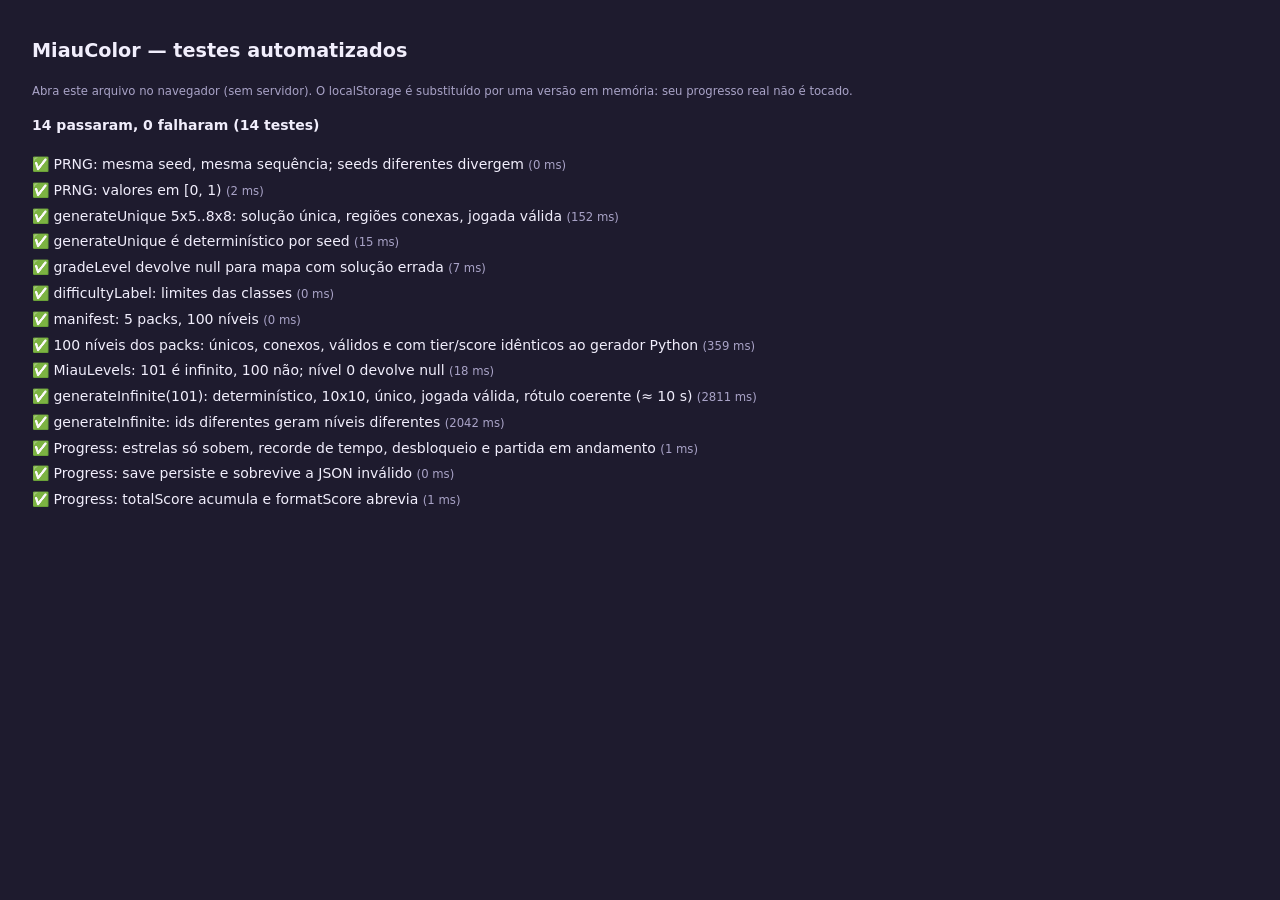
==== tests.html @ 77fd3845 "feat: pontuacao em tempo real com pop-out, som e contador animado - Pop-out +N flutuante sobre a cel" ====
<!DOCTYPE html>
<html lang="pt-BR">
<head>
  <meta charset="UTF-8">
  <title>MiauColor — testes</title>
  <style>
    body { font: 14px/1.5 system-ui, sans-serif; background: #1e1b2e; color: #f1eefc; padding: 1rem 1.5rem; }
    h1 { font-size: 1.2rem; }
    #summary { font-weight: 700; margin: .5rem 0 1rem; }
    .row { padding: .15rem 0; }
    .pass::before { content: "✅ "; }
    .fail::before { content: "❌ "; }
    .fail { color: #ff9aa8; }
    small { color: #a9a3c7; }
  </style>
</head>
<body>
  <h1>MiauColor — testes automatizados</h1>
  <p><small>Abra este arquivo no navegador (sem servidor). O localStorage é substituído por uma versão em memória:
  seu progresso real não é tocado.</small></p>
  <div id="summary">Executando…</div>
  <div id="results"></div>

  <!-- localStorage em memória: precisa vir ANTES dos scripts que o leem -->
  <script>
    (() => {
      const store = new Map();
      const mem = {
        getItem: k => (store.has(k) ? store.get(k) : null),
        setItem: (k, v) => { store.set(k, String(v)); },
        removeItem: k => { store.delete(k); },
        clear: () => store.clear(),
      };
      Object.defineProperty(window, "localStorage", { value: mem, configurable: true });
    })();
  </script>
  <script src="engine.js"></script>
  <script src="infinite.js"></script>
  <script src="levels.js"></script>
  <script src="levels/manifest.js"></script>
  <script src="progress.js"></script>
  <script>
    "use strict";
    const E = createEngine();
    const tests = [];
    const test = (name, fn) => tests.push({ name, fn });
    const assert = (cond, msg) => { if (!cond) throw new Error(msg || "asserção falhou"); };
    const eq = (a, b, msg) => assert(JSON.stringify(a) === JSON.stringify(b), `${msg || "valores diferentes"}: ${JSON.stringify(a)} ≠ ${JSON.stringify(b)}`);

    const decodeRegions = (n, s) => Array.from({ length: n }, (_, r) => Array.from({ length: n }, (_, c) => s.charCodeAt(r * n + c) - 65));
    function regionsConnected(reg, n) {
      for (let id = 0; id < n; id++) {
        const cells = [];
        for (let r = 0; r < n; r++) for (let c = 0; c < n; c++) if (reg[r][c] === id) cells.push([r, c]);
        if (!cells.length) return false;
        const seen = new Set([cells[0][0] * n + cells[0][1]]), stack = [cells[0]];
        while (stack.length) {
          const [r, c] = stack.pop();
          for (const [dr, dc] of E.DIRS) {
            const a = r + dr, b = c + dc;
            if (a >= 0 && b >= 0 && a < n && b < n && reg[a][b] === id && !seen.has(a * n + b)) { seen.add(a * n + b); stack.push([a, b]); }
          }
        }
        if (seen.size !== cells.length) return false;
      }
      return true;
    }
    function validPlacement(n, reg, sol) {            // regras do jogo aplicadas à solução
      if (new Set(sol).size !== n) return false;
      if (new Set(sol.map((c, r) => reg[r][c])).size !== n) return false;
      for (let r = 1; r < n; r++) if (Math.abs(sol[r] - sol[r - 1]) <= 1) return false;
      return true;
    }

    /* ---------- Motor ---------- */
    test("PRNG: mesma seed, mesma sequência; seeds diferentes divergem", () => {
      const a = E.rngFor("x"), b = E.rngFor("x"), c = E.rngFor("y");
      const sa = [a(), a(), a()], sb = [b(), b(), b()], sc = [c(), c(), c()];
      eq(sa, sb, "sequências iguais");
      assert(JSON.stringify(sa) !== JSON.stringify(sc), "seeds diferentes devem divergir");
    });
    test("PRNG: valores em [0, 1)", () => {
      const r = E.rngFor("faixa");
      for (let i = 0; i < 1000; i++) { const v = r(); assert(v >= 0 && v < 1, "fora de [0,1): " + v); }
    });
    test("generateUnique 5x5..8x8: solução única, regiões conexas, jogada válida", () => {
      for (const n of [5, 6, 7, 8]) {
        const { cols, reg } = E.generateUnique(n, E.rngFor("teste:" + n));
        eq(E.countSolutions(n, reg, 3), 1, `${n}x${n} deve ter 1 solução`);
        assert(regionsConnected(reg, n), `${n}x${n}: região desconexa`);
        assert(validPlacement(n, reg, cols), `${n}x${n}: solução viola as regras`);
      }
    });
    test("generateUnique é determinístico por seed", () => {
      eq(E.generateUnique(7, E.rngFor("det")), E.generateUnique(7, E.rngFor("det")));
    });
    test("gradeLevel devolve null para mapa com solução errada", () => {
      const { cols, reg } = E.generateUnique(6, E.rngFor("err"));
      const wrong = cols.slice(); [wrong[0], wrong[1]] = [wrong[1], wrong[0]];
      assert(E.gradeLevel(6, reg, wrong) === null, "gabarito errado deveria ser rejeitado");
    });
    test("difficultyLabel: limites das classes", () => {
      eq([E.difficultyLabel(10), E.difficultyLabel(16), E.difficultyLabel(17), E.difficultyLabel(40), E.difficultyLabel(41), E.difficultyLabel(80), E.difficultyLabel(81)],
        ["Fácil", "Fácil", "Médio", "Médio", "Difícil", "Difícil", "Expert"]);
    });

    /* ---------- Packs (100 níveis) ---------- */
    test("manifest: 5 packs, 100 níveis", () => { eq([MiauLevels.total], [100]); });
    test("100 níveis dos packs: únicos, conexos, válidos e com tier/score idênticos ao gerador Python", async () => {
      const ids = new Set();
      for (let id = 1; id <= 100; id++) {
        const lv = await MiauLevels.get(id);
        assert(lv, `nível ${id} não carregou`);
        assert(!ids.has(id) && lv.id === id, `id duplicado/errado ${id}`); ids.add(id);
        assert(new Set(lv.regions.flat()).size === lv.n, `nível ${id}: nº de regiões ≠ n`);
        eq(E.countSolutions(lv.n, lv.regions, 3), 1, `nível ${id} deve ter solução única`);
        assert(regionsConnected(lv.regions, lv.n), `nível ${id}: região desconexa`);
        assert(validPlacement(lv.n, lv.regions, lv.solution), `nível ${id}: gabarito inválido`);
        const g = E.gradeLevel(lv.n, lv.regions, lv.solution);
        assert(g && g.tier === lv.tier && g.score === lv.score, `nível ${id}: dificuldade diverge (JS ${g && g.tier}/${g && g.score} × pack ${lv.tier}/${lv.score})`);
      }
    });
    test("MiauLevels: 101 é infinito, 100 não; nível 0 devolve null", async () => {
      assert(MiauLevels.isInfinite(101) && !MiauLevels.isInfinite(100), "limite do infinito");
      assert((await MiauLevels.get(0)) === null, "nível 0 deveria ser null");
    });

    /* ---------- Infinito ---------- */
    test("generateInfinite(101): determinístico, 10x10, único, jogada válida, rótulo coerente (≈ 10 s)", () => {
      const a = E.generateInfinite(101), b = E.generateInfinite(101);
      eq(a, b, "mesma seed deve gerar o mesmo nível");
      eq([a.n], [10]);
      const reg = decodeRegions(10, a.regions);
      eq(E.countSolutions(10, reg, 3), 1, "solução única");
      assert(regionsConnected(reg, 10), "região desconexa");
      assert(validPlacement(10, reg, a.solution), "gabarito inválido");
      eq([a.diff], [E.difficultyLabel(a.score)], "rótulo ≠ score");
    });
    test("generateInfinite: ids diferentes geram níveis diferentes", () => {
      assert(E.generateInfinite(102).regions !== E.generateInfinite(103).regions, "níveis iguais");
    });

    /* ---------- Progresso ---------- */
    test("Progress: estrelas só sobem, recorde de tempo, desbloqueio e partida em andamento", () => {
      eq([Progress.unlocked, Progress.totalStars()], [1, 0], "estado inicial");
      Progress.saveProgress({ id: 1, marks: [[0]], lives: 3, elapsed: 5 });
      eq([Progress.getProgress(1) !== null, Progress.getProgress(2)], [true, null], "slot por nível");
      Progress.complete(1, 2, 30, Infinity);
      eq([Progress.stars(1), Progress.best(1), Progress.unlocked, Progress.getProgress(1)], [2, 30, 2, null], "1ª conclusão");
      Progress.complete(1, 1, 40, Infinity);
      eq([Progress.stars(1), Progress.best(1)], [2, 30], "pior resultado não sobrescreve");
      Progress.complete(1, 3, 20, Infinity);
      eq([Progress.stars(1), Progress.best(1), Progress.unlocked], [3, 20, 2], "melhor resultado atualiza; não re-libera");
      Progress.complete(150, 1, 10, Infinity);
      eq([Progress.unlocked], [151], "sem teto: o infinito continua liberando");
    });
    test("Progress: save persiste e sobrevive a JSON inválido", () => {
      localStorage.setItem("miaucolor:v1", "{não é json");
      // recarregar o módulo não é possível aqui; garante apenas que o estado em memória segue consistente
      Progress.complete(2, 3, 12, Infinity);
      eq([Progress.stars(2)], [3]);
      assert(JSON.parse(localStorage.getItem("miaucolor:v1")).stars[2] === 3, "não gravou");
    });

    test("Progress: totalScore acumula e formatScore abrevia", () => {
      const before = Progress.totalScore;
      Progress.complete(3, 3, 10, Infinity, 450);
      Progress.complete(3, 3, 10, Infinity);
      eq([Progress.totalScore - before], [450], "soma só a pontuação informada");
      eq([0, 999, 1000, 1234, 45800, 999999, 1250000].map(Progress.formatScore),
        ["0", "999", "1k", "1.2k", "45.8k", "999.9k", "1.2M"], "formatScore");
    });

    /* ---------- Runner ---------- */
    (async () => {
      const results = document.getElementById("results");
      let pass = 0, fail = 0;
      window.__testResults = [];
      for (const t of tests) {
        const t0 = performance.now();
        let ok = true, err = "";
        try { await t.fn(); } catch (e) { ok = false; err = e.message; }
        const ms = Math.round(performance.now() - t0);
        ok ? pass++ : fail++;
        window.__testResults.push({ name: t.name, ok, err, ms });
        const row = document.createElement("div");
        row.className = "row " + (ok ? "pass" : "fail");
        row.innerHTML = `${t.name} <small>(${ms} ms)</small>` + (ok ? "" : `<br><small>${err}</small>`);
        results.appendChild(row);
      }
      const summary = document.getElementById("summary");
      summary.textContent = `${pass} passaram, ${fail} falharam (${tests.length} testes)`;
      document.title = (fail ? "FALHOU" : "OK") + " — " + summary.textContent;
      window.__testsDone = true;
    })();
  </script>
</body>
</html>
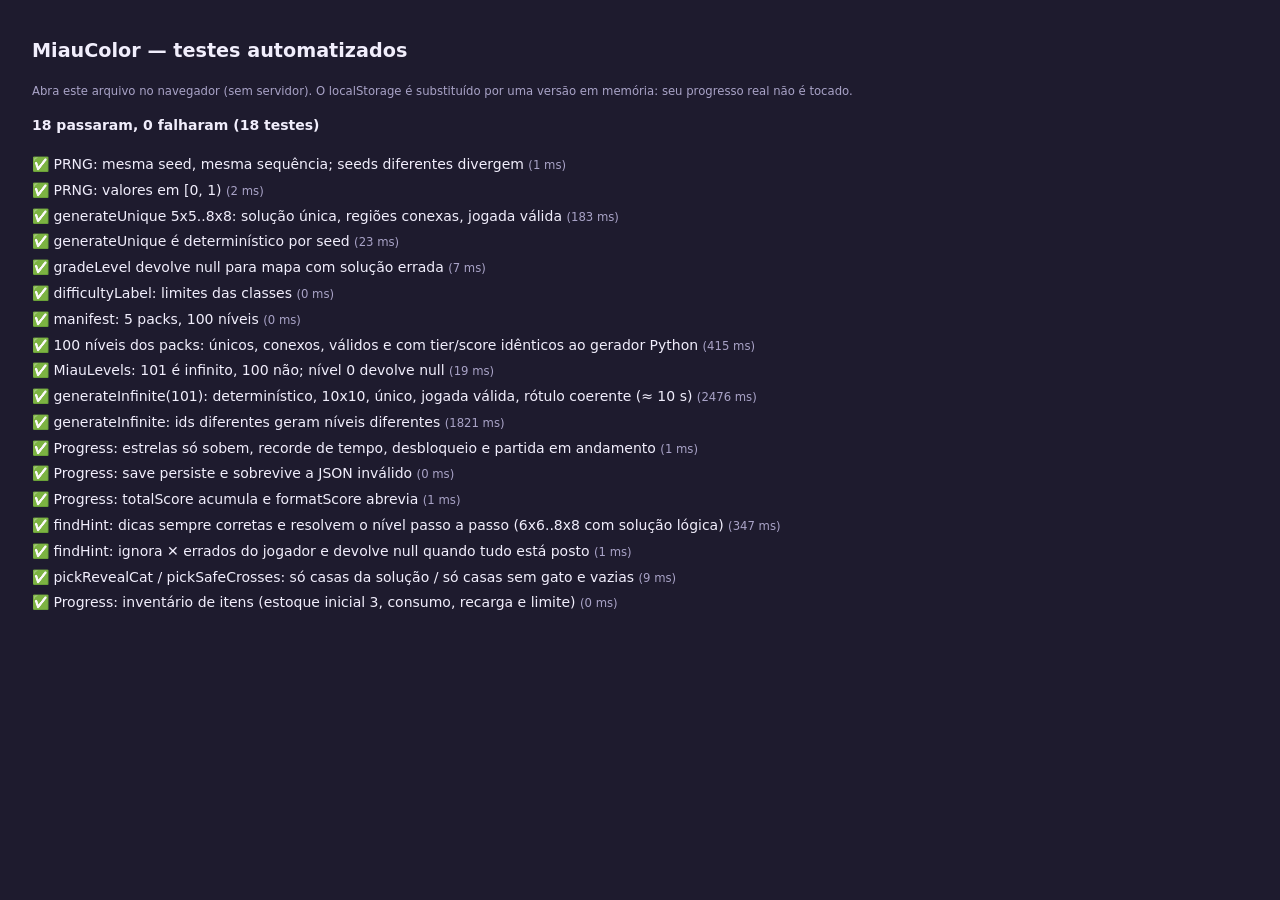
==== commit 8618760d: "feat: add rewarded power-ups and ad integration Co-authored-by: Copilot <223556219+Copilot@users.nor" ====
--- a/tests.html
+++ b/tests.html
@@ -171,6 +171,67 @@
         ["0", "999", "1k", "1.2k", "45.8k", "999.9k", "1.2M"], "formatScore");
     });
 
+    /* ---------- Power-ups ---------- */
+    test("findHint: dicas sempre corretas e resolvem o nível passo a passo (6x6..8x8 com solução lógica)", () => {
+      let solved = 0;
+      for (let i = 0; i < 12; i++) {
+        const n = 6 + (i % 3);
+        const { cols, reg } = E.generateUnique(n, E.rngFor("hint" + i));
+        if (!E.gradeLevel(n, reg, cols)) continue;
+        const marks = E.matrix(n, 0);
+        let guard = 0;
+        for (; guard < 400; guard++) {
+          const h = E.findHint(n, reg, marks);
+          if (!h) break;
+          if (h.kind === "single") {
+            const [r, c] = h.cells[0];
+            assert(cols[r] === c, `gato errado na dica (${r},${c})`);
+            marks[r][c] = 2;
+          } else {
+            assert(h.targets.length > 0 && h.cells.length > 0, "dica sem casas");
+            for (const [r, c] of h.targets) {
+              assert(cols[r] !== c && marks[r][c] === 0, `✕ inválido (${r},${c}) em ${h.kind}`);
+              marks[r][c] = 1;
+            }
+          }
+        }
+        if (marks.flat().filter(m => m === 2).length === n) solved++;
+      }
+      assert(solved >= 1, "nenhum nível foi resolvido só com dicas");
+    });
+    test("findHint: ignora ✕ errados do jogador e devolve null quando tudo está posto", () => {
+      const { cols, reg } = E.generateUnique(6, E.rngFor("hint-x"));
+      const marks = E.matrix(6, 0);
+      cols.forEach((c, r) => (marks[r][c] = 3));         // ✕ errado sobre todos os gatos
+      const h = E.findHint(6, reg, marks);
+      assert(h && h.cells.every(([r, c]) => cols[r] === c || h.kind !== "single"), "dica inconsistente");
+      cols.forEach((c, r) => (marks[r][c] = 2));
+      assert(E.findHint(6, reg, marks) === null, "sem dica quando resolvido");
+    });
+    test("pickRevealCat / pickSafeCrosses: só casas da solução / só casas sem gato e vazias", () => {
+      const n = 7;
+      const { cols, reg } = E.generateUnique(n, E.rngFor("pick"));
+      const marks = E.matrix(n, 0);
+      marks[0][cols[0]] = 2; marks[1][cols[1] === 0 ? 1 : 0] = 1;
+      const [r, c] = E.pickRevealCat(n, cols, marks, E.rngFor("a"));
+      assert(cols[r] === c && marks[r][c] !== 2, "gato revelado inválido");
+      const picks = E.pickSafeCrosses(n, reg, cols, marks, 3, E.rngFor("b"));
+      eq([picks.length, new Set(picks.map(p => p.join())).size], [3, 3], "3 casas distintas");
+      assert(picks.every(([r, c]) => cols[r] !== c && marks[r][c] === 0), "✕ seguro em casa inválida");
+      cols.forEach((c, r) => (marks[r][c] = 2));
+      assert(E.pickRevealCat(n, cols, marks) === null, "sem gatos a revelar");
+      const left = E.matrix(n, 1); cols.forEach((c, r) => (left[r][c] = 0));
+      eq([E.pickSafeCrosses(n, reg, cols, left, 3).length], [0], "sem casas livres sem gato");
+    });
+    test("Progress: inventário de itens (estoque inicial 3, consumo, recarga e limite)", () => {
+      eq([Progress.item("hint"), Progress.item("revealCat"), Progress.item("safeCross")], [3, 3, 3], "estoque inicial");
+      eq([Progress.useItem("hint"), Progress.useItem("hint"), Progress.useItem("hint"), Progress.useItem("hint")], [true, true, true, false], "consumo até zerar");
+      eq([Progress.item("hint"), Progress.item("revealCat")], [0, 3], "itens independentes");
+      eq([Progress.addItem("hint", 3), Progress.addItem("hint", 0), Progress.addItem("nope", 3)], [3, 3, 0], "recarga +3; valores inválidos ignorados");
+      assert(JSON.parse(localStorage.getItem("miaucolor:v1")).items.hint === 3, "inventário não persistiu");
+      eq([Progress.addItem("hint", 500)], [99], "teto de estoque");
+    });
+
     /* ---------- Runner ---------- */
     (async () => {
       const results = document.getElementById("results");
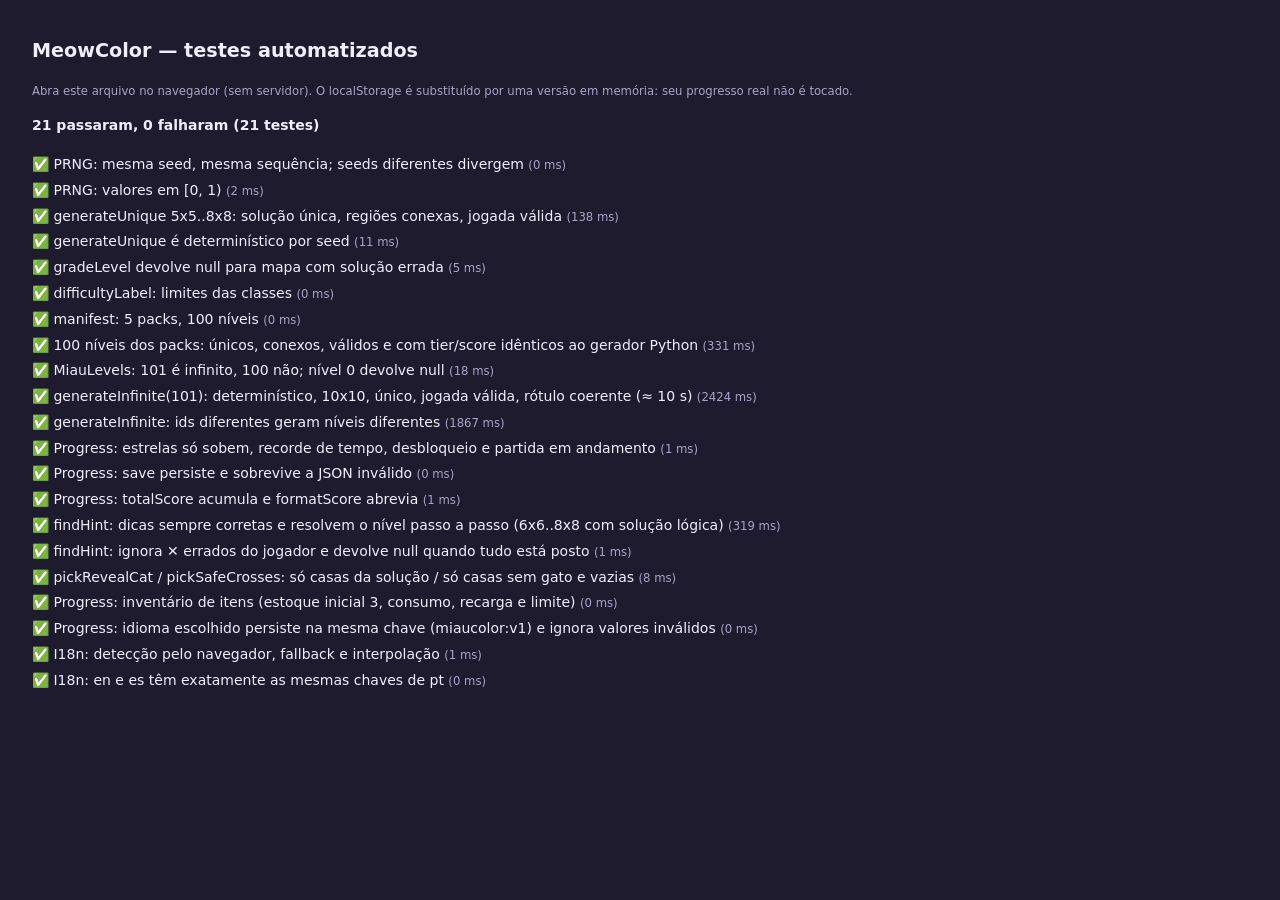
==== commit 97813d81: "feat: rebrand to MeowColor and add PT/EN/ES localization - add i18n.js (dictionaries, browser detect" ====
--- a/tests.html
+++ b/tests.html
@@ -2,7 +2,7 @@
 <html lang="pt-BR">
 <head>
   <meta charset="UTF-8">
-  <title>MiauColor — testes</title>
+  <title>MeowColor — testes</title>
   <style>
     body { font: 14px/1.5 system-ui, sans-serif; background: #1e1b2e; color: #f1eefc; padding: 1rem 1.5rem; }
     h1 { font-size: 1.2rem; }
@@ -15,7 +15,7 @@
   </style>
 </head>
 <body>
-  <h1>MiauColor — testes automatizados</h1>
+  <h1>MeowColor — testes automatizados</h1>
   <p><small>Abra este arquivo no navegador (sem servidor). O localStorage é substituído por uma versão em memória:
   seu progresso real não é tocado.</small></p>
   <div id="summary">Executando…</div>
@@ -39,6 +39,7 @@
   <script src="levels.js"></script>
   <script src="levels/manifest.js"></script>
   <script src="progress.js"></script>
+  <script src="i18n.js"></script>
   <script>
     "use strict";
     const E = createEngine();
@@ -232,6 +233,30 @@
       eq([Progress.addItem("hint", 500)], [99], "teto de estoque");
     });
 
+    test("Progress: idioma escolhido persiste na mesma chave (miaucolor:v1) e ignora valores inválidos", () => {
+      eq([Progress.language], [null], "padrão: automático");
+      Progress.setLanguage("xx");
+      eq([Progress.language], [null], "idioma inválido ignorado");
+      Progress.setLanguage("es");
+      eq([Progress.language, JSON.parse(localStorage.getItem("miaucolor:v1")).language], ["es", "es"], "persistido");
+      Progress.setLanguage(null);
+      eq([Progress.language], [null], "volta ao automático");
+    });
+    test("I18n: detecção pelo navegador, fallback e interpolação", () => {
+      eq([I18n.detect(["pt-BR"]), I18n.detect(["es-MX", "en"]), I18n.detect(["fr", "en-US"]), I18n.detect(["de"])], ["pt", "es", "en", "en"], "detect");
+      I18n.setLanguage("en");
+      eq([I18n.t("status.cats", { n: 2, total: 7 }), I18n.t("chave.inexistente")], ["Cats: 2/7", "chave.inexistente"], "interpolação e chave ausente");
+      eq([I18n.t("hint.regionLine", { color: "Green", axis: I18n.t("axis.row"), n: 2 }).startsWith("Green color only has valid cells in row 2")], [true], "dica em inglês");
+      I18n.setLanguage("es");
+      eq([I18n.t("hint.regionLine", { color: "Verde", axis: I18n.t("axis.row"), n: 2 }).startsWith("El color Verde solo tiene casillas válidas en la fila 2")], [true], "dica em espanhol");
+      I18n.setLanguage("pt");
+      eq([I18n.list(["1", "2", "3"]), I18n.diffLabel("Fácil")], ["1, 2 e 3", "Fácil"], "lista e dificuldade em pt");
+    });
+    test("I18n: en e es têm exatamente as mesmas chaves de pt", () => {
+      const base = Object.keys(I18n.DICT.pt).sort();
+      for (const l of ["en", "es"]) eq(Object.keys(I18n.DICT[l]).sort(), base, `chaves de ${l}`);
+    });
+
     /* ---------- Runner ---------- */
     (async () => {
       const results = document.getElementById("results");
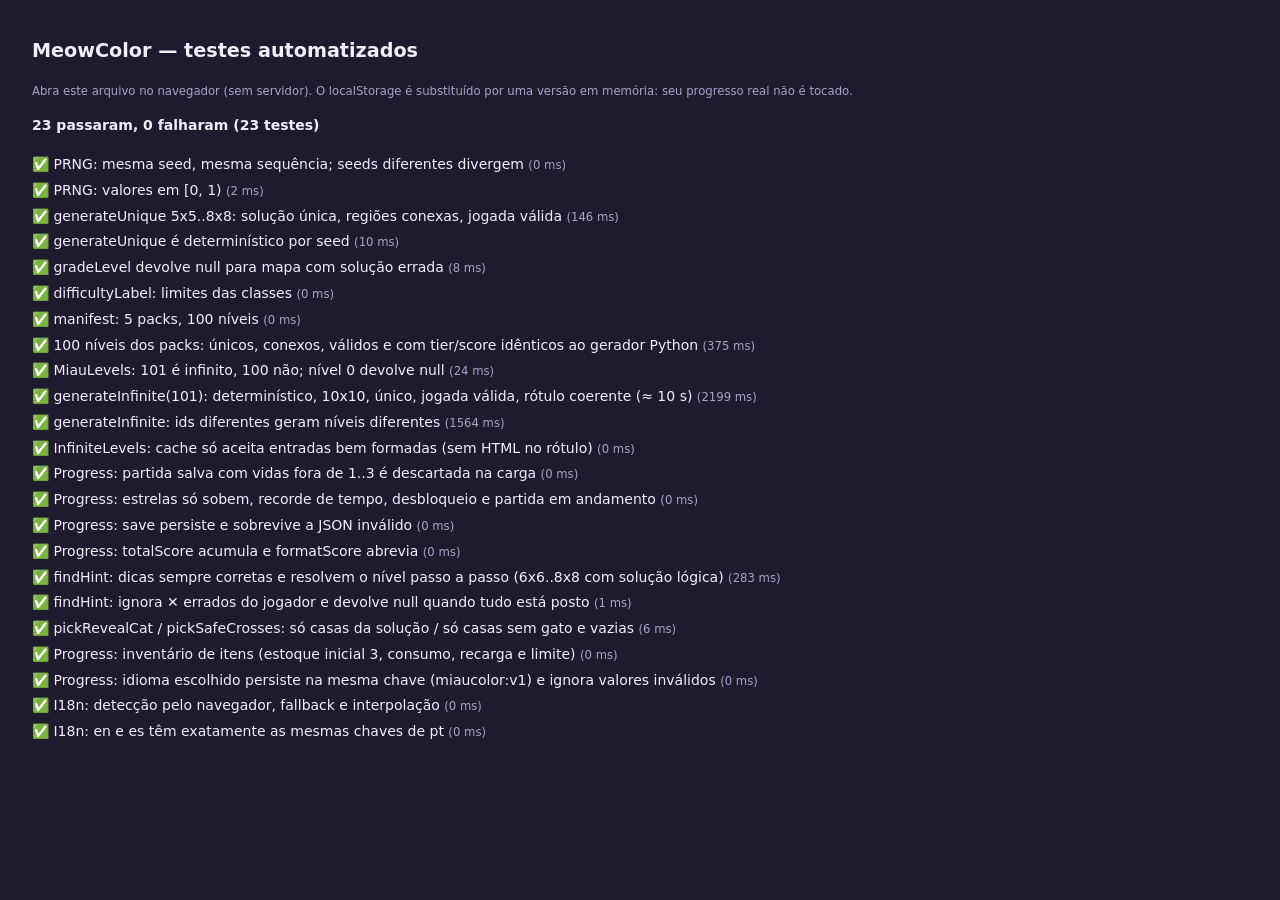
==== commit e5334522: "fix(security): valida dados do localStorage, remove innerHTML e adiciona CSP - infinite.js: cache de" ====
--- a/tests.html
+++ b/tests.html
@@ -32,6 +32,21 @@
         clear: () => store.clear(),
       };
       Object.defineProperty(window, "localStorage", { value: mem, configurable: true });
+
+      // Dados adulterados/corrompidos, lidos pelos módulos na carga (ver "Dados não confiáveis")
+      const ok = ["ABCDEFGHIJ".repeat(10), "0246813579", 1, 5, "Fácil"];
+      mem.setItem("miaucolor:gen:v1", JSON.stringify({
+        101: ok,
+        102: [ok[0], ok[1], 1, 5, '<img src=x onerror="window.__xss=1">'],   // rótulo com HTML
+        103: ["Z".repeat(100), ok[1], 1, 5, "Fácil"],                         // região fora de A–J
+        104: [ok[0], "0000000000", 1, 5, "Fácil"],                            // solução repetida
+        105: "lixo",
+        abc: ok,                                                              // id não numérico
+      }));
+      mem.setItem("miaucolor:v1", JSON.stringify({
+        v: 6, unlocked: 1,
+        inProgress: { id: 5, marks: Array.from({ length: 5 }, () => [0, 0, 0, 0, 0]), lives: 99, elapsed: 1 },
+      }));
     })();
   </script>
   <script src="engine.js"></script>
@@ -139,6 +154,15 @@
     });
     test("generateInfinite: ids diferentes geram níveis diferentes", () => {
       assert(E.generateInfinite(102).regions !== E.generateInfinite(103).regions, "níveis iguais");
+    });
+
+    /* ---------- Dados não confiáveis (localStorage semeado no topo do arquivo) ---------- */
+    test("InfiniteLevels: cache só aceita entradas bem formadas (sem HTML no rótulo)", () => {
+      eq([101, 102, 103, 104, 105].map(InfiniteLevels.has), [true, false, false, false, false], "entradas aceitas");
+      eq([InfiniteLevels.info(101).diff, InfiniteLevels.has("abc")], ["Fácil", false], "rótulo e id");
+    });
+    test("Progress: partida salva com vidas fora de 1..3 é descartada na carga", () => {
+      eq([Progress.getProgress(5), Progress.current()], [null, 1]);
     });
 
     /* ---------- Progresso ---------- */
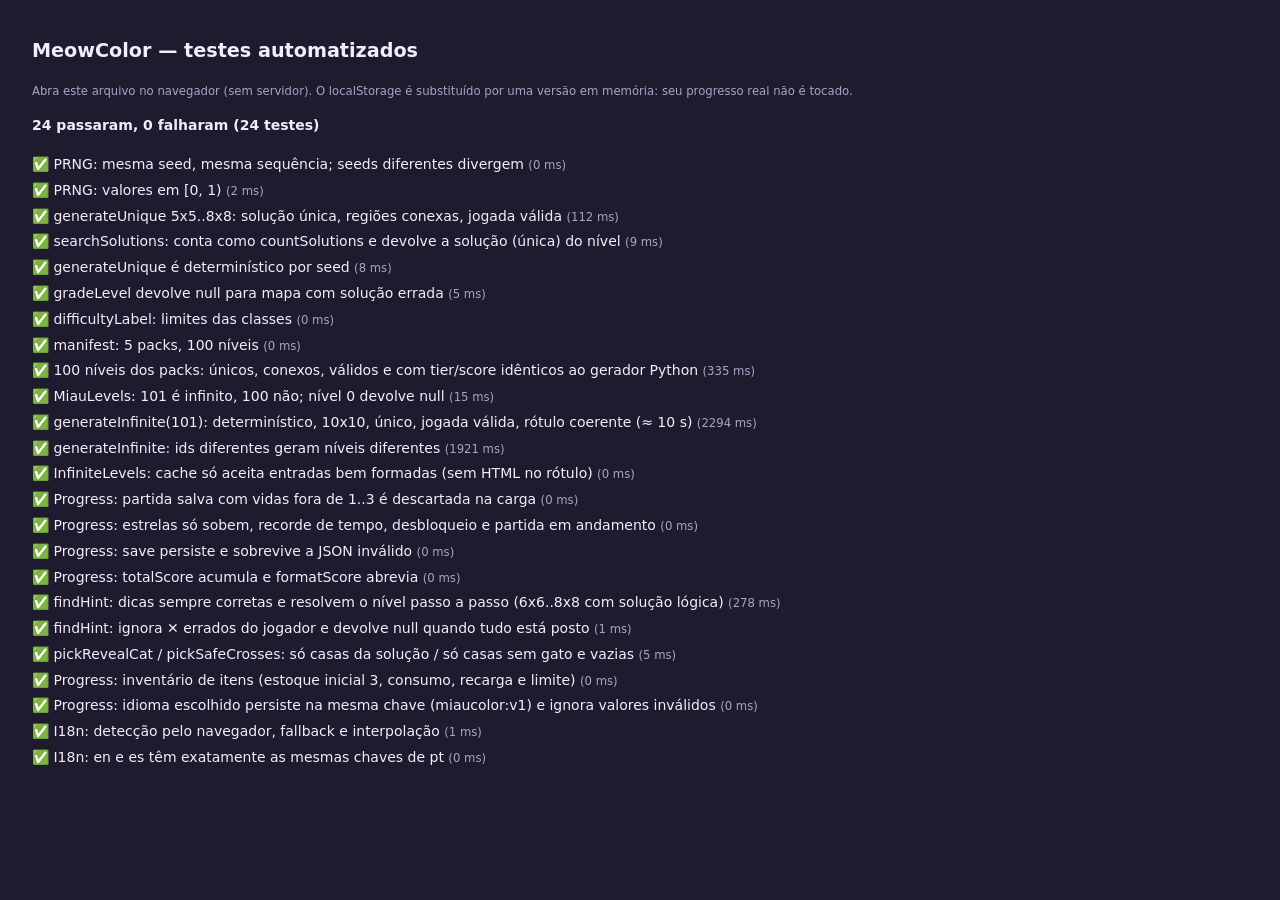
==== commit 53a23323: "perf: debounce do save, timer só durante a partida e solver único - persist() com debounce de 400 ms" ====
--- a/tests.html
+++ b/tests.html
@@ -107,6 +107,11 @@
         assert(validPlacement(n, reg, cols), `${n}x${n}: solução viola as regras`);
       }
     });
+    test("searchSolutions: conta como countSolutions e devolve a solução (única) do nível", () => {
+      const { cols, reg } = E.generateUnique(7, E.rngFor("busca"));
+      eq(E.searchSolutions(7, reg, 3), { count: 1, first: cols });
+      eq([E.searchSolutions(7, E.matrix(7, 0), 3).count], [0], "uma região só: sem solução");
+    });
     test("generateUnique é determinístico por seed", () => {
       eq(E.generateUnique(7, E.rngFor("det")), E.generateUnique(7, E.rngFor("det")));
     });
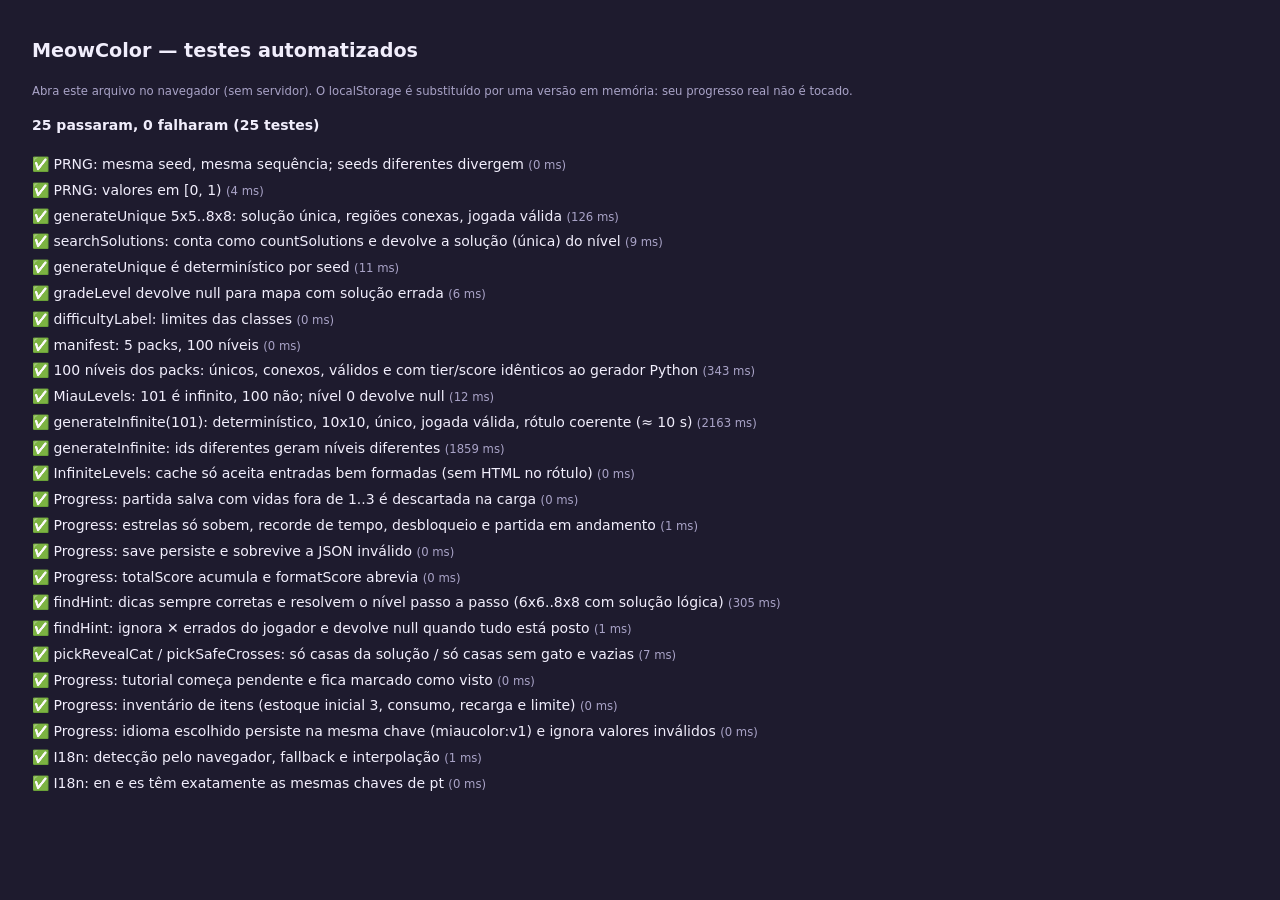
==== commit 5d183560: "feat(tutorial): tutorial guiado em 3 lições com cartão coach e mãozinha - Lição 1: um gato por cor (" ====
--- a/tests.html
+++ b/tests.html
@@ -253,6 +253,11 @@
       const left = E.matrix(n, 1); cols.forEach((c, r) => (left[r][c] = 0));
       eq([E.pickSafeCrosses(n, reg, cols, left, 3).length], [0], "sem casas livres sem gato");
     });
+    test("Progress: tutorial começa pendente e fica marcado como visto", () => {
+      eq([Progress.tutorialDone], [false], "save v6 migrado sem o campo");
+      Progress.finishTutorial();
+      eq([Progress.tutorialDone, JSON.parse(localStorage.getItem("miaucolor:v1")).tutorial], [true, true], "persistido");
+    });
     test("Progress: inventário de itens (estoque inicial 3, consumo, recarga e limite)", () => {
       eq([Progress.item("hint"), Progress.item("revealCat"), Progress.item("safeCross")], [3, 3, 3], "estoque inicial");
       eq([Progress.useItem("hint"), Progress.useItem("hint"), Progress.useItem("hint"), Progress.useItem("hint")], [true, true, true, false], "consumo até zerar");
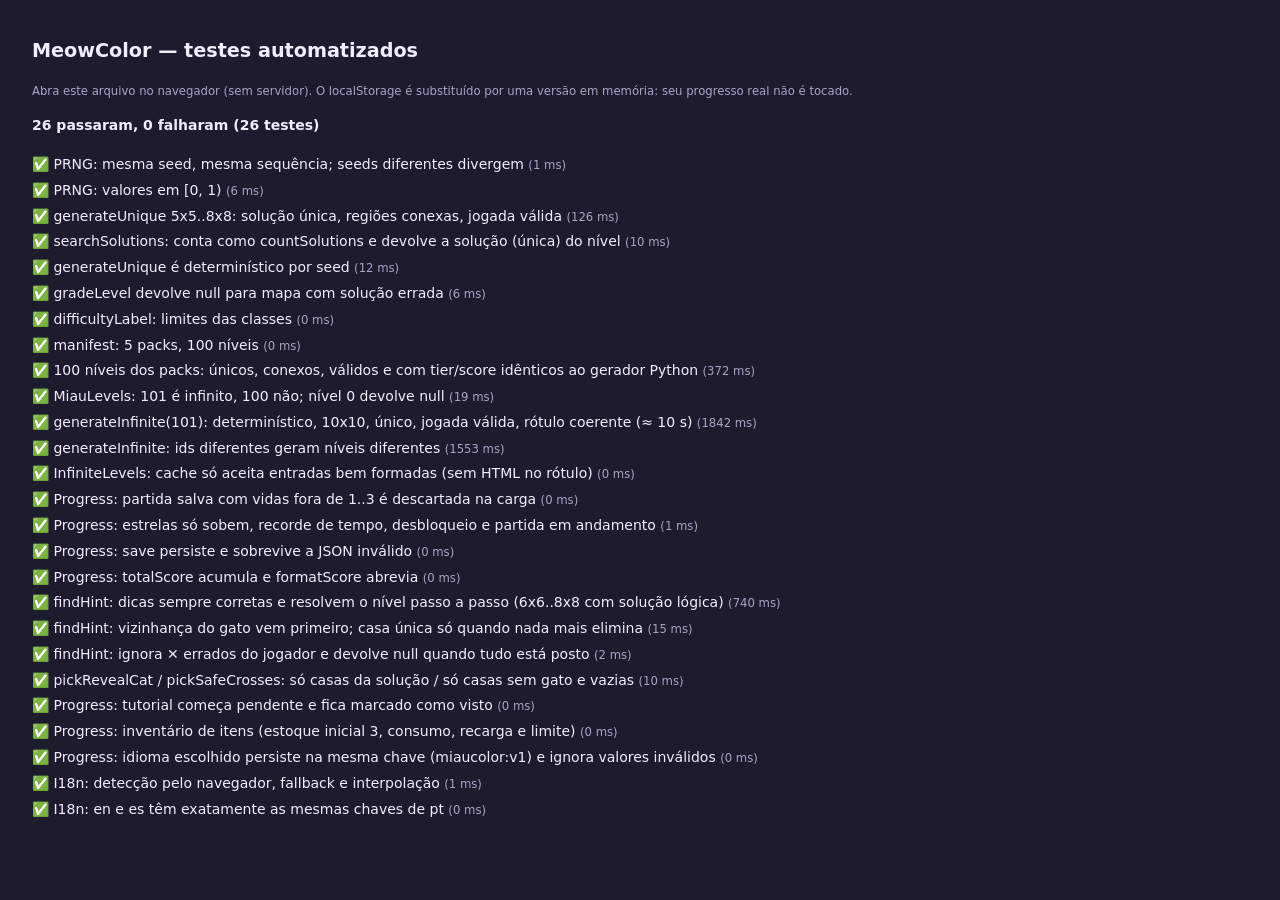
==== commit dcbd5770: "feat(dica): dica ensina o raciocínio em vez de entregar o gato - findHint segue a ordem do Guia: viz" ====
--- a/tests.html
+++ b/tests.html
@@ -229,6 +229,20 @@
       }
       assert(solved >= 1, "nenhum nível foi resolvido só com dicas");
     });
+    test("findHint: vizinhança do gato vem primeiro; casa única só quando nada mais elimina", () => {
+      const n = 7;
+      const { cols, reg } = E.generateUnique(n, E.rngFor("hint-order"));
+      const marks = E.matrix(n, 0);
+      marks[3][cols[3]] = 2;
+      const h = E.findHint(n, reg, marks);
+      eq([h.kind, h.cells], ["neighbor", [[3, cols[3]]]], "dica de vizinhança");
+      assert(h.targets.every(([r, c]) => r === 3 || c === cols[3] || reg[r][c] === reg[3][cols[3]] ||
+        (Math.abs(r - 3) <= 1 && Math.abs(c - cols[3]) <= 1)), "✕ fora da zona do gato");
+      for (const [r, c] of h.targets) marks[r][c] = 1;
+      const next = E.findHint(n, reg, marks);
+      assert(next && next.kind !== "neighbor", "vizinhança já aplicada não se repete");
+      if (next.kind === "single") assert(next.targets.length === 0 && next.area.length > 1, "casa única realça a unidade inteira");
+    });
     test("findHint: ignora ✕ errados do jogador e devolve null quando tudo está posto", () => {
       const { cols, reg } = E.generateUnique(6, E.rngFor("hint-x"));
       const marks = E.matrix(6, 0);
@@ -280,9 +294,9 @@
       eq([I18n.detect(["pt-BR"]), I18n.detect(["es-MX", "en"]), I18n.detect(["fr", "en-US"]), I18n.detect(["de"])], ["pt", "es", "en", "en"], "detect");
       I18n.setLanguage("en");
       eq([I18n.t("status.cats", { n: 2, total: 7 }), I18n.t("chave.inexistente")], ["Cats: 2/7", "chave.inexistente"], "interpolação e chave ausente");
-      eq([I18n.t("hint.regionLine", { color: "Green", axis: I18n.t("axis.row"), n: 2 }).startsWith("Green color only has valid cells in row 2")], [true], "dica em inglês");
+      eq([I18n.t("hint.regionLine", { dot: "●", axis: I18n.t("axis.row"), arrow: "↔" }).startsWith("Every free square of color ● is in this row ↔")], [true], "dica em inglês");
       I18n.setLanguage("es");
-      eq([I18n.t("hint.regionLine", { color: "Verde", axis: I18n.t("axis.row"), n: 2 }).startsWith("El color Verde solo tiene casillas válidas en la fila 2")], [true], "dica em espanhol");
+      eq([I18n.t("hint.regionLine", { dot: "●", axis: I18n.t("axis.row"), arrow: "↔" }).startsWith("Todas las casillas libres del color ● están en esta fila ↔")], [true], "dica em espanhol");
       I18n.setLanguage("pt");
       eq([I18n.list(["1", "2", "3"]), I18n.diffLabel("Fácil")], ["1, 2 e 3", "Fácil"], "lista e dificuldade em pt");
     });
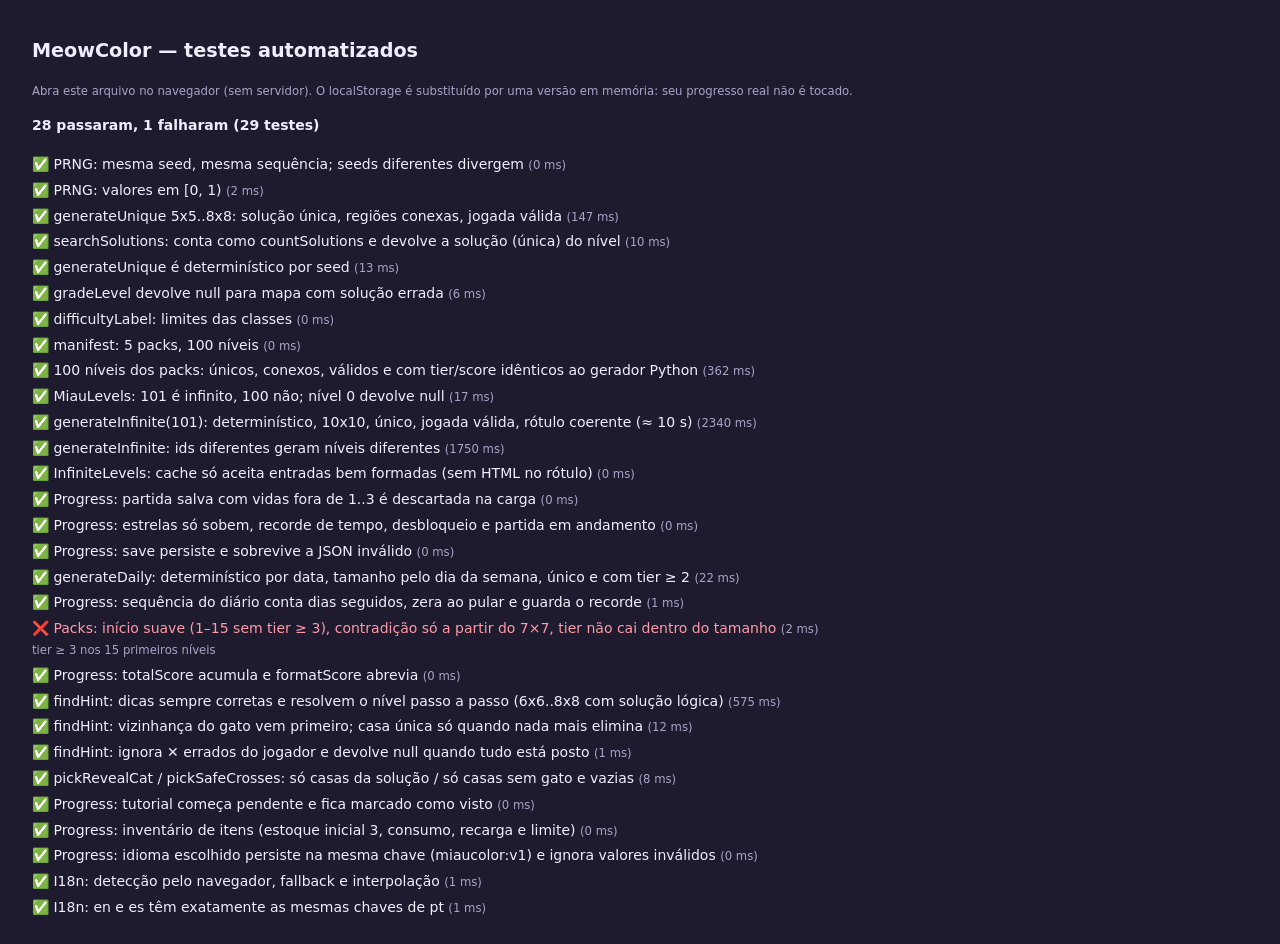
==== commit 0718cb12: "feat: desfazer, desafio diário com sequência e jogo melhor no celular - Desfazer (botão na barra + C" ====
--- a/tests.html
+++ b/tests.html
@@ -192,6 +192,46 @@
       assert(JSON.parse(localStorage.getItem("miaucolor:v1")).stars[2] === 3, "não gravou");
     });
 
+    /* ---------- Desafio diário ---------- */
+    test("generateDaily: determinístico por data, tamanho pelo dia da semana, único e com tier ≥ 2", () => {
+      const a = E.generateDaily("2026-10-26"), b = E.generateDaily("2026-10-26");   // segunda-feira
+      eq(a, b, "mesma data deve gerar o mesmo nível");
+      eq([a.n, E.dailySize("2026-10-25"), E.dailySize("2026-10-31")], [6, 9, 9], "tamanhos (seg, dom, sáb)");
+      const reg = decodeRegions(a.n, a.regions);
+      eq(E.countSolutions(a.n, reg, 3), 1, "solução única");
+      assert(validPlacement(a.n, reg, a.solution), "gabarito inválido");
+      assert(a.tier >= 2, "desafio trivial (só casa única)");
+      assert(E.generateDaily("2026-10-27").regions !== E.generateDaily("2026-11-03").regions, "dias diferentes, mesmo mapa");
+    });
+    test("Progress: sequência do diário conta dias seguidos, zera ao pular e guarda o recorde", () => {
+      const key = d => Progress.dateKey(d);
+      const now = new Date();
+      const day = k => key(new Date(now.getFullYear(), now.getMonth(), now.getDate() - k));
+      eq([Progress.dailyStreak, Progress.dailyStars(day(0))], [0, 0], "estado inicial");
+      Progress.completeDaily(day(5), 3);
+      Progress.completeDaily(day(4), 2);
+      eq([Progress.dailyBestStreak, Progress.dailyStreak], [2, 0], "2 dias seguidos, mas já faz tempo");
+      Progress.completeDaily(day(1), 1);
+      eq([Progress.dailyStreak], [1], "pulou dias: recomeça (ontem ainda vale)");
+      Progress.completeDaily(day(0), 2);
+      Progress.completeDaily(day(0), 3);
+      Progress.completeDaily(day(0), 1);
+      eq([Progress.dailyStreak, Progress.dailyStars(day(0)), Progress.dailyBestStreak], [2, 3, 2], "repetir o dia não soma; estrelas só sobem");
+    });
+
+    /* ---------- Curva da campanha ---------- */
+    test("Packs: início suave (1–15 sem tier ≥ 3), contradição só a partir do 7×7, tier não cai dentro do tamanho", async () => {
+      const lvs = [];
+      for (let id = 1; id <= 100; id++) lvs.push(await MiauLevels.get(id));
+      assert(lvs.slice(0, 15).every(l => l.tier <= 2), "tier ≥ 3 nos 15 primeiros níveis");
+      assert(lvs.filter(l => l.tier === 4).every(l => l.n >= 7), "contradição antes do 7×7");
+      for (let i = 1; i < 100; i++) {
+        const a = lvs[i - 1], b = lvs[i];
+        if (a.n === b.n) assert(b.tier >= a.tier, `nível ${b.id}: tier cai dentro do ${b.n}×${b.n}`);
+        else assert(b.tier >= 2 || b.n <= 6, `nível ${b.id}: tamanho novo voltou ao tier 1`);
+      }
+    });
+
     test("Progress: totalScore acumula e formatScore abrevia", () => {
       const before = Progress.totalScore;
       Progress.complete(3, 3, 10, Infinity, 450);
